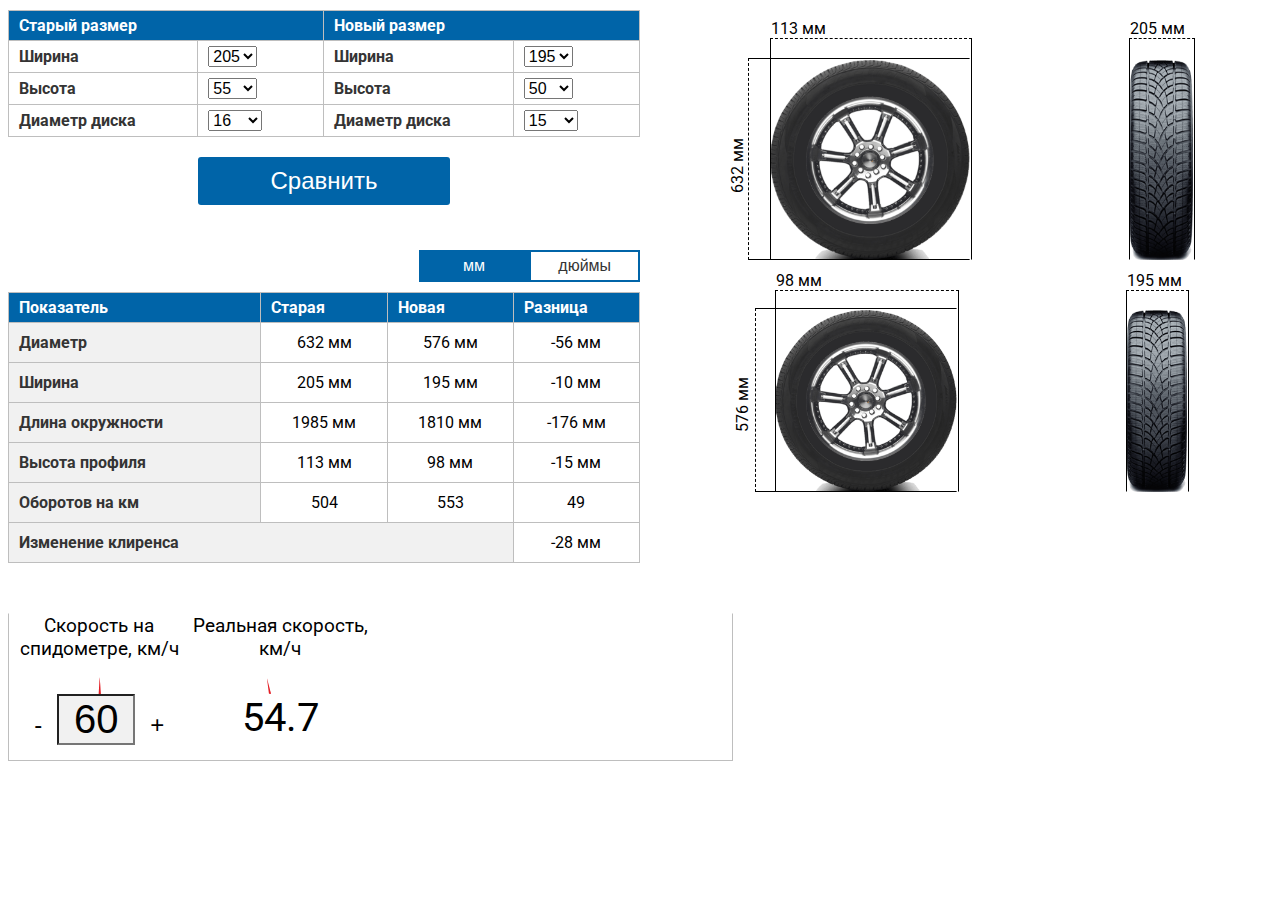
==== tire_calc.html @ 935994e0 "new project" ====
<!DOCTYPE html>
<html lang="ru">
<head>
	<meta charset="UTF-8">
	<title>Calc</title>
	<link href="https://fonts.googleapis.com/css?family=Roboto" rel="stylesheet">
	<link rel="stylesheet" href="main.css">
	
</head>
<body>
	<div class="calc-wrap">
		<div class="table-wrap">
			<table id="selections">
				<tr>
					<th colspan="2">Старый размер</th>
					<th colspan="2">Новый размер</th>
				</tr>
				<tr>
					<th>Ширина</th>
					<td>
						<select name="w" id="tire_width_old">
							<option value="135">135</option>
							<option value="145">145</option>
							<option value="155">155</option>
							<option value="165">165</option>
							<option value="175">175</option>
							<option value="185">185</option>
							<option value="195">195</option>
							<option value="205" selected>205</option>
							<option value="215">215</option>
							<option value="225">225</option>
							<option value="235">235</option>
							<option value="245">245</option>
							<option value="255">255</option>
							<option value="265">265</option>
							<option value="275">275</option>
							<option value="285">285</option>
							<option value="295">295</option>
							<option value="305">305</option>
							<option value="315">315</option>
							<option value="325">325</option>
							<option value="335">335</option>
							<option value="345">345</option>
							<option value="355">355</option>
							<option value="365">365</option>
							<option value="375">375</option>
							<option value="385">385</option>
							<option value="395">395</option>
						</select>
					</td>
					<th>Ширина</th>
					<td>
						<select name="w" id="tire_width_new">
							<option value="135">135</option>
							<option value="145">145</option>
							<option value="155">155</option>
							<option value="165">165</option>
							<option value="175">175</option>
							<option value="185">185</option>
							<option value="195" selected>195</option>
							<option value="205">205</option>
							<option value="215">215</option>
							<option value="225">225</option>
							<option value="235">235</option>
							<option value="245">245</option>
							<option value="255">255</option>
							<option value="265">265</option>
							<option value="275">275</option>
							<option value="285">285</option>
							<option value="295">295</option>
							<option value="305">305</option>
							<option value="315">315</option>
							<option value="325">325</option>
							<option value="335">335</option>
							<option value="345">345</option>
							<option value="355">355</option>
							<option value="365">365</option>
							<option value="375">375</option>
							<option value="385">385</option>
							<option value="395">395</option>
						</select>
					</td>
				</tr>
				<tr>
					<th>Высота</th>
					<td>	
						<select name="h" id="tire_height_old">
							<option value="25">25</option>
							<option value="30">30</option>
							<option value="35">35</option>
							<option value="40">40</option>
							<option value="45">45</option>
							<option value="50">50</option>
							<option value="55" selected>55</option>
							<option value="60">60</option>
							<option value="65">65</option>
							<option value="70">70</option>
							<option value="75">75</option>
							<option value="80">80</option>
							<option value="85">85</option>
							<option value="90">90</option>
							<option value="95">95</option>
							<option value="100">100</option>
						</select>
					</td>
					<th>Высота</th>
					<td>
						<select name="h" id="tire_height_new">
							<option value="25">25</option>
							<option value="30">30</option>
							<option value="35">35</option>
							<option value="40">40</option>
							<option value="45">45</option>
							<option value="50" selected>50</option>
							<option value="55">55</option>
							<option value="60">60</option>
							<option value="65">65</option>
							<option value="70">70</option>
							<option value="75">75</option>
							<option value="80">80</option>
							<option value="85">85</option>
							<option value="90">90</option>
							<option value="95">95</option>
							<option value="100">100</option>
						</select>
					</td>
				</tr>

				<tr>
					<th>Диаметр диска</th>
					<td>
						<select name="d" id="tire_diameter_old">
							<option value="12">12</option>
							<option value="13">13</option>
							<option value="14">14</option>
							<option value="15">15</option>
							<option value="16" selected>16</option>
							<option value="17">17</option>
							<option value="18">18</option>
							<option value="19">19</option>
							<option value="20">20</option>
							<option value="21">21</option>
							<option value="22">22</option>
							<option value="22.5">22.5</option>
							<option value="23">23</option>
							<option value="24">24</option>
						</select>
					</td>
					<th>Диаметр диска</th>
					<td>
						<select name="d" id="tire_diameter_new">
							<option value="12">12</option>
							<option value="13">13</option>
							<option value="14">14</option>
							<option value="15" selected>15</option>
							<option value="16">16</option>
							<option value="17">17</option>
							<option value="18">18</option>
							<option value="19">19</option>
							<option value="20">20</option>
							<option value="21">21</option>
							<option value="22">22</option>
							<option value="22.5">22.5</option>
							<option value="23">23</option>
							<option value="24">24</option>
						</select>
					</td>
				</tr>
				
				<!--<tr>
					
					
				<td><div class="switcher">
							<button id="mm">мм</button>
							<button id="inches">дюймы</button>
						</div></td>
					<td colspan="2"><button id="calc_button">Рассчитать</button></td>
				</tr>-->
			</table>

			<div class="buttons">
				<button id="calc_button">Сравнить</button>
				<div class="switcher">
					<button id="mm">мм</button>
					<button id="inches">дюймы</button>
					<div id="switch-bg"></div>
				</div>
			</div>
					
					
			<table id="results">
				<tr>
					<th>Показатель</th>
					<th>Старая</th>
					<th>Новая</th>
					<th>Разница</th>
				</tr>
				<tr id="diameter">
					<th>Диаметр</th>
					<td class="measure old"></td>
					<td class="measure new"></td>
					<td class="measure diff"></td>
				</tr>
				<tr id="width">
					<th>Ширина</th>
					<td class="measure old"></td>
					<td class="measure new"></td>
					<td class="measure diff"></td>
				</tr>
				<tr id="circumference">
					<th>Длина окружности</th>
					<td class="measure old"></td>
					<td class="measure new"></td>
					<td class="measure diff"></td>
				</tr>
				<tr id="sidewall_height">
					<th>Высота профиля</th>
					<td class="measure old"></td>
					<td class="measure new"></td>
					<td class="measure diff"></td>
				</tr>
				<tr id="rev">
					<th>Оборотов на км</th>
					<td class="old"></td>
					<td class="new"></td>
					<td class="diff"></td>
				</tr>
				<tr id="clearence">
					<th colspan="3">Изменение клиренса</th>
					
					<td class="measure diff"></td>
					
				</tr>
				
					
			</table>
			
		</div>
		<div class="img-wrap">
				<div class="img-old">
					<div class="img-old-side">
						<img src="images/sideTire.png" alt="">
						<img class="disc" src="images/disc.png" alt="">
						<div class="dimension old-diameter">
							<div class="descr-v"></div>
						</div>
						<div class="dimension old-side-height">
							<div class="descr-h"></div>
						</div>
					</div>
					<div class="img-old-front">
						<img src="images/frontTire.png" alt="">
						<div class="dimension old-width">
							<div class="descr-h"></div>
						</div>
					</div>
				</div>
				<div class="img-new">
					<div class="img-new-side">
						<img src="images/sideTire.png" alt="">
						<img class="disc" src="images/disc.png" alt="">
						<div class="dimension new-diameter">
							<div class="descr-v"></div>
						</div>
						<div class="dimension new-side-height">
							<div class="descr-h"></div>
						</div>
					</div>
					<div class="img-new-front">
						<img src="images/frontTire.png" alt="">
						<div class="dimension new-width">
							<div class="descr-h"></div>
						</div>
					</div>
				</div>
			</div>
		<div class="img-speed-wrap">
			
			<div class="speed-wrap">
				<p class="speed-text" id="device-text"></p>
				<p class="speed-text" id="real-text"></p>
				<div class="speedometer">
					<img src="images/spd120.png" alt="">
					<img id="device-speed" src="images/arrow1.svg" alt="">
				</div>
				
				<div class="speedometer">
					<img src="images/spd120.png" alt="">
					<img id="real-speed" src="images/arrow1.svg" alt="">
					
				</div>
				<p class="speed-text up">
					<button id="down">-</button>
					<input id="device-value" type="text" value="60">
					<button id="up">+</button>
				</p>
				<p class="speed-text" id="real-value"></p>
			</div>
		</div>
			
			
	</div>
		
		<!--<canvas id="tireSide" width="300" height="300"></canvas>
		
		<canvas id="tireFront" width="150" height="300"></canvas>-->
		
	
	<!--<img id="tireSideImg" src="tire_side.png" alt="">
	<img id="tireFrontImg" src="tire_front.jpeg" alt="">

	<img id="tireSideImgNew" src="tire_side.png" alt="">
	<img id="tireFrontImgNew" src="tire_front.jpeg" alt="">-->
	<script src="main.js"></script>
</body>
</html>
---- main.css ----
body {
	font: 16px 'Roboto', sans-serif;
}
p {
	margin: 0;
	padding: 0 0 15px 0;
}
select {
	/*border: 2px solid #00a8a8;
	border-radius: 10px;*/
	font-size: 1rem;
}
select:focus {
	outline: none;
}
img {
	transition: all .5s ease-in-out;
}
button {
	/*background-color: #00a8a8;*/
	border: none;
	border-radius: 3px;
	color: #fff;
	cursor: pointer;
	font-size: 1.5rem;
	outline: none;
	padding: 5px 10px;
}
button#calc_button {
	background-color: #0064a8; /*#00a8a8;*/
	padding: 10px 20px;
	width: 40%;
}
button#up, button#down {
	background-color: transparent;
	color: #000;
}
.buttons {
	margin-top: 20px;
	text-align: center;
}
.switcher {
	display: flex;
	justify-content: space-around;
	margin: 45px 0 0 auto;
	overflow: hidden;
	position: relative;
	width: 35%;
}
#switch-bg {
	background-color: #0064a8;
	height: 100%;
	left: 0;
	position: absolute;
	top: 0;
	transition: all .3s ease-in-out;
	width: 50%;
	z-index: 0;
}
.switcher button {
	background-color: transparent;
	border: 2px solid #0064a8;
	border-radius: 0;
	font-size: 1rem;
	position: relative;
	transition: all .3s ease-in-out;
	width: 50%;
	z-index: 1;
}
.switcher button#inches {
	color: #343434;
}
.change-in {
	animation: changeIn .5s forwards;
}
.change-out {
	animation: changeOut .5s forwards;
}


table {
	border-collapse: collapse;
	font-size: 1rem;
	width: 100%;
}
#selections tr:first-child {
	background-color: #0064a8;
}
#selections tr:first-child th {
	color: #fff;
}
#selections th {
	width: 30%;	
}
#selections td {
	width: 20%;	
}
td, th {
	border: 1px solid #BEBEBE;
	
	padding: 5px 10px;
	text-align: left;
	/*width: 25%;*/
}
th {
	color: #343434;
}
/*#selections tr:last-child td{
	height: 80px;
	text-align: center;
}*/
#results {
	margin-top: 10px;
}
#results th {
	background-color: #F1F1F1;
	width: 20%;
}
#results td {
	padding: 10px;
	text-align: center;
	width: 20%;
}
/*#results tr:nth-child(odd) {
	background-color: #eee;
}*/
#results tr th:first-child {
	width: 40%;
}
#results tr:first-child th {
	background-color: #0064a8;
	color: #fff;
}
#clearence td {
	text-align: center;
}
/*#results tr:last-child td {
	height: 50px;
	text-align: left;
}*/
.calc-wrap {
	display: -webkit-flex;
	display: -moz-flex;
	display: -ms-flex;
	display: -o-flex;
	display: flex;
	flex-flow: row wrap;
	/*max-width: 1000px;*/
	margin: 10px auto 0;
}
.table-wrap,
.img-wrap {
	width: 50%;
}
.img-speed-wrap {
	/*background-color: #f1f1f1;*/
	border: 1px solid #bebebe;
	border-top-color: transparent;
	display: -webkit-flex;
	display: -moz-flex;
	display: -ms-flex;
	display: -o-flex;
	display: flex;
	flex-flow: row wrap;
	margin-top: 50px;
}
.img-wrap {
	margin-top: 50px;
	width: 46%;
}
.table-wrap {
	margin-right: 4%;
}
.img-old {
	margin-bottom: 50px;
}
.img-old,
.img-new {
	display: -webkit-flex;
	display: -moz-flex;
	display: -ms-flex;
	display: -o-flex;
	display: flex;
	justify-content: space-around;
}
.img-old > div,
.img-new > div {
	position: relative;
	display: -webkit-flex;
	display: -moz-flex;
	display: -ms-flex;
	display: -o-flex;
	display: flex;
	justify-content: center;
	align-items: center;
}


.disc {
	position: absolute;
}
.dimension {
	border: 1px solid #000;
	border-color: transparent #000 transparent #000;
	bottom: 0;
	height: 110%;
	position: absolute;
	width: 100%;
}
.dimension.old-diameter,
.dimension.new-diameter {
	border-color: #000 transparent #000 transparent;
	border-left: 1px dashed #000;
	height: 100%;
	right: 0;
	width: 110%;
}
.dimension.old-side-height,
.dimension.new-side-height,
.dimension.old-width,
.dimension.new-width {
	border-top: 1px dashed #000;
	left: 0;
}
.dimension .descr-h,
.dimension .descr-v {
	position: absolute;
	white-space: nowrap;
}
.dimension .descr-h {
	top: -20px;
}
.dimension .descr-v {
	left: -36px;
	top: 50%;
	transform: rotateZ(-90deg);
	width: 22%;
}
.speed-wrap {

	display: -webkit-flex;
	display: -moz-flex;
	display: -ms-flex;
	display: -o-flex;
	display: flex;
	flex-flow: row wrap;
	/*padding: 0 15%;*/
	width: 50%;
}
.speed-wrap .speed-text {
	font-size: 1.2rem;
	text-align: center;
	width: 50%;
}
/*.speed-wrap .speed-text.up {
	display: -webkit-flex;
	display: -moz-flex;
	display: -ms-flex;
	display: -o-flex;
	display: flex;
}*/
.speedometer {
	border-radius: 50%;
	overflow: hidden;
	position: relative;
	width: 50%;
}


.speedometer img:first-child {
	vertical-align: middle;
	width: 100%;
}
.speedometer img:last-of-type {
	left: 47.5%;
	position: absolute;
	/*transform: rotateZ(-80deg);*/
	transform-origin: 50% 95.7%;
	transition: all .5s ease-in-out;
	top: 9%;
	width: 5%;
}
#device-value {
	background-color: #f1f1f1;
	font-size: 2.5rem;
	text-align: center;
	width: 70px;
}
#real-value {
	font-size: 2.5rem;
}
/*.img-old-side,
.img-new-side {
	margin-right: 150px;
	
}*/

/*.img-old-side,
.img-new-side {
	position: relative;
	display: -webkit-flex;
	display: -moz-flex;
	display: -ms-flex;
	display: -o-flex;
	display: flex;
	justify-content: center;
	align-items: center;
	max-width: 200px;
}
#tireDiscImg,
#tireDiscImgNew {
	position: absolute;	
}*/

/*ANIMATIONS*/
@-webkit-keyframes changeIn {
	from { 
		color: #343434;
	}
	to { 
		color: #fff; 
	}
}
@keyframes changeIn {
	from { 
		color: #343434;
	}
	to { 
		color: #fff; 
	}
}
@-webkit-keyframes changeOut {
	from { 
		color: #fff;
	}
	to { 
		color: #343434; 
	}
}
@keyframes changeOut {
	from { 
		color: #fff;
	}
	to { 
		color: #343434; 
	}
}
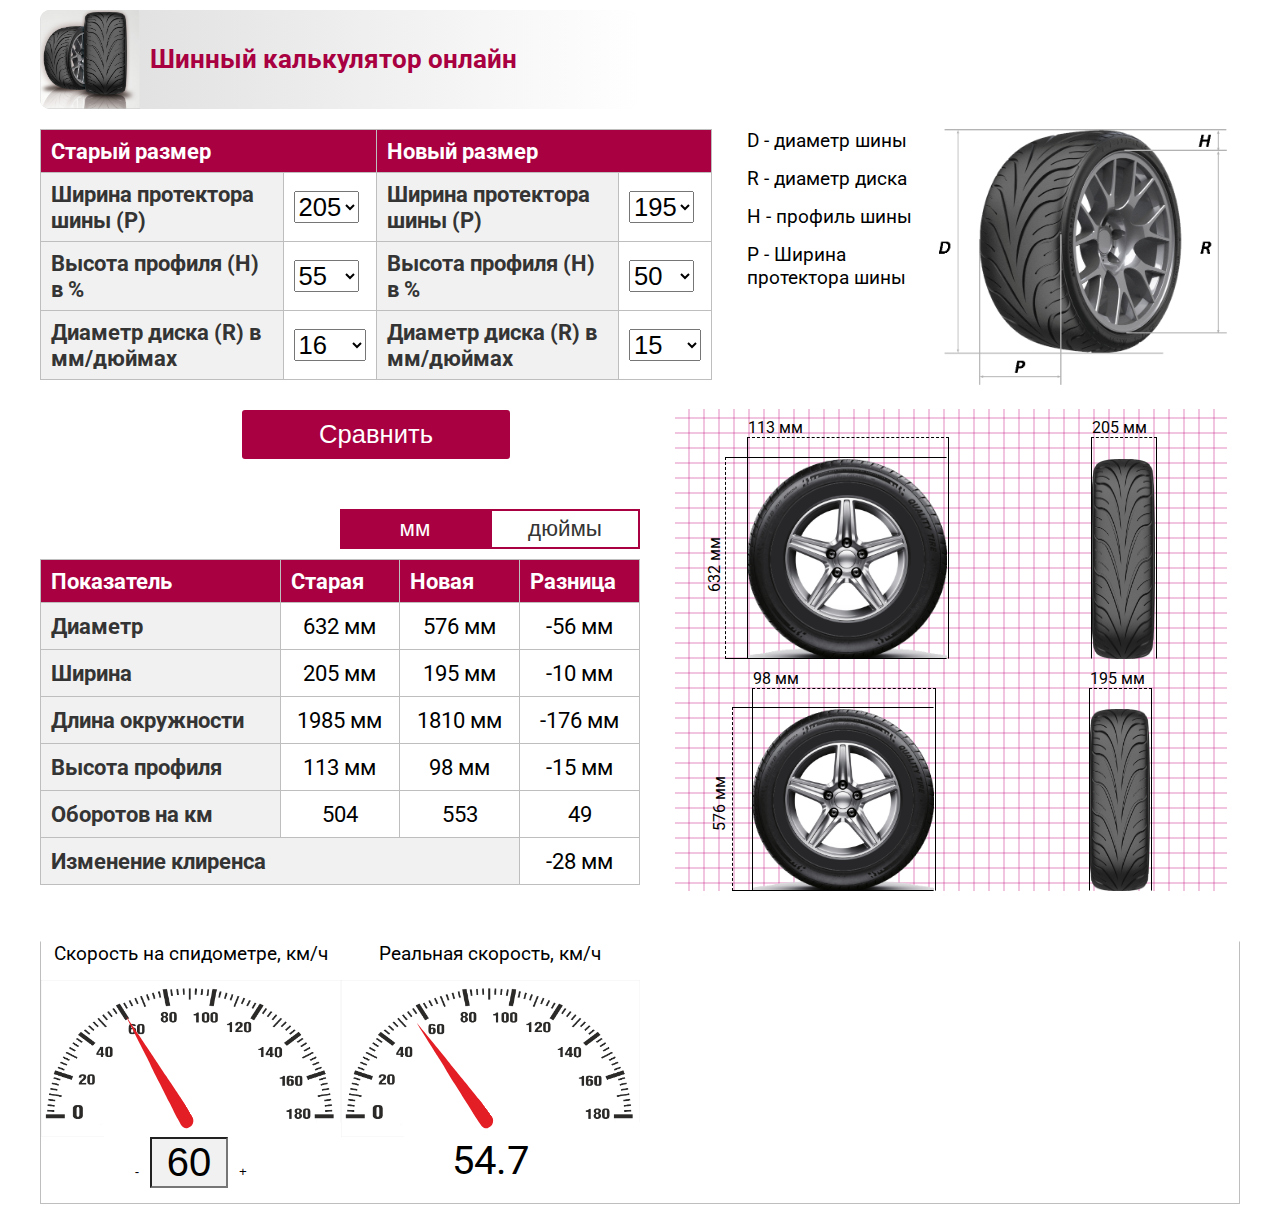
==== commit 02540a60: "redesign" ====
--- a/tire_calc.html
+++ b/tire_calc.html
@@ -9,14 +9,22 @@
 </head>
 <body>
 	<div class="calc-wrap">
-		<div class="table-wrap">
+		<div class="logo-wrap">
+			<div class="logo-wrap-img">
+				<img src="images/calc_logo.png" alt="">
+			</div>
+			<h1 class="calc-header">Шинный калькулятор онлайн</h1>
+		</div>
+		
+		<!--<div class="table-wrap">-->
+		<div class="param-wrap">
 			<table id="selections">
 				<tr>
 					<th colspan="2">Старый размер</th>
 					<th colspan="2">Новый размер</th>
 				</tr>
 				<tr>
-					<th>Ширина</th>
+					<th>Ширина протектора шины (P)</th>
 					<td>
 						<select name="w" id="tire_width_old">
 							<option value="135">135</option>
@@ -48,7 +56,7 @@
 							<option value="395">395</option>
 						</select>
 					</td>
-					<th>Ширина</th>
+					<th>Ширина протектора шины (P)</th>
 					<td>
 						<select name="w" id="tire_width_new">
 							<option value="135">135</option>
@@ -82,7 +90,7 @@
 					</td>
 				</tr>
 				<tr>
-					<th>Высота</th>
+					<th>Высота профиля (H) в %</th>
 					<td>	
 						<select name="h" id="tire_height_old">
 							<option value="25">25</option>
@@ -103,7 +111,7 @@
 							<option value="100">100</option>
 						</select>
 					</td>
-					<th>Высота</th>
+					<th>Высота профиля (H) в %</th>
 					<td>
 						<select name="h" id="tire_height_new">
 							<option value="25">25</option>
@@ -127,7 +135,7 @@
 				</tr>
 
 				<tr>
-					<th>Диаметр диска</th>
+					<th>Диаметр диска (R) в мм/дюймах</th>
 					<td>
 						<select name="d" id="tire_diameter_old">
 							<option value="12">12</option>
@@ -146,7 +154,7 @@
 							<option value="24">24</option>
 						</select>
 					</td>
-					<th>Диаметр диска</th>
+					<th>Диаметр диска (R) в мм/дюймах</th>
 					<td>
 						<select name="d" id="tire_diameter_new">
 							<option value="12">12</option>
@@ -166,80 +174,87 @@
 						</select>
 					</td>
 				</tr>
-				
-				<!--<tr>
+				<tr>
+					<td colspan="4"><button id="calc_button">Сравнить</button></td>
+				</tr>
+			</table>
+			<div class="param-hint">
+				<div class="param-hint-text">
+					<p>D - диаметр шины</p>
+					<p>R - диаметр диска</p>
+					<p>H - профиль шины</p>
+					<p>P - Ширина протектора шины</p>
+				</div>
+				<div class="param-hint-img">
+					<img src="images/hint_a.png" alt="">
+				</div>
+			</div>
+		</div>
+			
+
+			
 					
-					
-				<td><div class="switcher">
-							<button id="mm">мм</button>
-							<button id="inches">дюймы</button>
-						</div></td>
-					<td colspan="2"><button id="calc_button">Рассчитать</button></td>
-				</tr>-->
-			</table>
+		<div class="result-wrap">
 
-			<div class="buttons">
-				<button id="calc_button">Сравнить</button>
-				<div class="switcher">
-					<button id="mm">мм</button>
-					<button id="inches">дюймы</button>
-					<div id="switch-bg"></div>
-				</div>
+			<div class="buttons-table-wrap">
+				<div class="buttons">
+					<div class="switcher">
+						<button id="mm">мм</button>
+						<button id="inches">дюймы</button>
+						<div id="switch-bg"></div>
+					</div>
+				</div>
+				<table id="results">
+					<tr>
+						<th>Показатель</th>
+						<th>Старая</th>
+						<th>Новая</th>
+						<th>Разница</th>
+					</tr>
+					<tr id="diameter">
+						<th>Диаметр</th>
+						<td class="measure old"></td>
+						<td class="measure new"></td>
+						<td class="measure diff"></td>
+					</tr>
+					<tr id="width">
+						<th>Ширина</th>
+						<td class="measure old"></td>
+						<td class="measure new"></td>
+						<td class="measure diff"></td>
+					</tr>
+					<tr id="circumference">
+						<th>Длина окружности</th>
+						<td class="measure old"></td>
+						<td class="measure new"></td>
+						<td class="measure diff"></td>
+					</tr>
+					<tr id="sidewall_height">
+						<th>Высота профиля</th>
+						<td class="measure old"></td>
+						<td class="measure new"></td>
+						<td class="measure diff"></td>
+					</tr>
+					<tr id="rev">
+						<th>Оборотов на км</th>
+						<td class="old"></td>
+						<td class="new"></td>
+						<td class="diff"></td>
+					</tr>
+					<tr id="clearence">
+						<th colspan="3">Изменение клиренса</th>
+						
+						<td class="measure diff"></td>
+						
+					</tr>
+						
+				</table>
 			</div>
-					
-					
-			<table id="results">
-				<tr>
-					<th>Показатель</th>
-					<th>Старая</th>
-					<th>Новая</th>
-					<th>Разница</th>
-				</tr>
-				<tr id="diameter">
-					<th>Диаметр</th>
-					<td class="measure old"></td>
-					<td class="measure new"></td>
-					<td class="measure diff"></td>
-				</tr>
-				<tr id="width">
-					<th>Ширина</th>
-					<td class="measure old"></td>
-					<td class="measure new"></td>
-					<td class="measure diff"></td>
-				</tr>
-				<tr id="circumference">
-					<th>Длина окружности</th>
-					<td class="measure old"></td>
-					<td class="measure new"></td>
-					<td class="measure diff"></td>
-				</tr>
-				<tr id="sidewall_height">
-					<th>Высота профиля</th>
-					<td class="measure old"></td>
-					<td class="measure new"></td>
-					<td class="measure diff"></td>
-				</tr>
-				<tr id="rev">
-					<th>Оборотов на км</th>
-					<td class="old"></td>
-					<td class="new"></td>
-					<td class="diff"></td>
-				</tr>
-				<tr id="clearence">
-					<th colspan="3">Изменение клиренса</th>
-					
-					<td class="measure diff"></td>
-					
-				</tr>
-				
-					
-			</table>
-			
-		</div>
-		<div class="img-wrap">
+			
+			<div class="img-wrap">
 				<div class="img-old">
 					<div class="img-old-side">
-						<img src="images/sideTire.png" alt="">
+						<img src="images/rubber_side.png" alt="">
 						<img class="disc" src="images/disc.png" alt="">
 						<div class="dimension old-diameter">
 							<div class="descr-v"></div>
@@ -249,7 +264,7 @@
 						</div>
 					</div>
 					<div class="img-old-front">
-						<img src="images/frontTire.png" alt="">
+						<img src="images/rubber_front.png" alt="">
 						<div class="dimension old-width">
 							<div class="descr-h"></div>
 						</div>
@@ -257,7 +272,7 @@
 				</div>
 				<div class="img-new">
 					<div class="img-new-side">
-						<img src="images/sideTire.png" alt="">
+						<img src="images/rubber_side.png" alt="">
 						<img class="disc" src="images/disc.png" alt="">
 						<div class="dimension new-diameter">
 							<div class="descr-v"></div>
@@ -267,25 +282,30 @@
 						</div>
 					</div>
 					<div class="img-new-front">
-						<img src="images/frontTire.png" alt="">
+						<img src="images/rubber_front.png" alt="">
 						<div class="dimension new-width">
 							<div class="descr-h"></div>
 						</div>
 					</div>
 				</div>
-			</div>
+		</div>
+		</div>	
+			
+			
+		<!--</div>-->
+		
 		<div class="img-speed-wrap">
 			
 			<div class="speed-wrap">
 				<p class="speed-text" id="device-text"></p>
 				<p class="speed-text" id="real-text"></p>
 				<div class="speedometer">
-					<img src="images/spd120.png" alt="">
+					<img src="images/speed180.png" alt="">
 					<img id="device-speed" src="images/arrow1.svg" alt="">
 				</div>
 				
 				<div class="speedometer">
-					<img src="images/spd120.png" alt="">
+					<img src="images/speed180.png" alt="">
 					<img id="real-speed" src="images/arrow1.svg" alt="">
 					
 				</div>
--- a/main.css
+++ b/main.css
@@ -5,50 +5,163 @@
 	margin: 0;
 	padding: 0 0 15px 0;
 }
-select {
+select:focus {
+	outline: none;
+}
+img {
+	transition: all .5s ease-in-out;
+}
+.calc-wrap {
+	display: -webkit-flex;
+	display: -moz-flex;
+	display: -ms-flex;
+	display: -o-flex;
+	display: flex;
+	flex-flow: row wrap;
+	max-width: 1200px;
+	margin: 10px auto 0;
+}
+.calc-wrap button {
+	border: none;
+	color: #fff;
+	cursor: pointer;
+	outline: none;
+}
+.logo-wrap {
+	-ms-align-items: center;
+	align-items: center;
+	background:
+	    /*-webkit-linear-gradient(#dededc, transparent);*/
+	    -webkit-linear-gradient(left, #dcdcdc, transparent);
+	background:
+	    /*-o-linear-gradient(#dedfda, transparent),*/
+	    -o-linear-gradient(left, #dcdcdc, transparent);
+	background:
+	    /*linear-gradient(#dededc, transparent);*/
+	    linear-gradient(to right, #dcdcdc, transparent);
+	border-radius: 10px;
+	display: -webkit-flex;
+	display: -moz-flex;
+	display: -ms-flex;
+	display: -o-flex;
+	display: flex;
+	flex-flow: row wrap;
+	margin-bottom: 20px;
+	overflow: hidden;
+	width: 50%;
+}
+.logo-wrap-img {
+	width: 100px;
+}
+.logo-wrap-img img {
+	/*border-radius: 25%;
+	padding: 15px;*/
+	vertical-align: middle;
+	width: 100%;
+}
+.calc-header {
+	color: #a80040;
+	/*font-family: 'Times New Roman';*/
+	font-size: 1.6rem;
+	margin: 0;
+	padding: 10px;
+	/*text-shadow: 4px 2px 15px #000;*/
+}
+.param-wrap {
+	display: -webkit-flex;
+	display: -moz-flex;
+	display: -ms-flex;
+	display: -o-flex;
+	display: flex;
+	flex-flow: row wrap;
+	width: 100%;
+}
+#selections {
+	width: 56%;
+}
+#selections select {
 	/*border: 2px solid #00a8a8;
 	border-radius: 10px;*/
-	font-size: 1rem;
-}
-select:focus {
-	outline: none;
-}
-img {
-	transition: all .5s ease-in-out;
-}
-button {
-	/*background-color: #00a8a8;*/
+	font-size: 1.6rem;
+}
+#selections tr:last-child td {
 	border: none;
+	padding: 30px 0 0;
+	text-align: center;
+}
+#selections tr:first-child {
+	background-color: #a80040;
+}
+#selections tr:first-child th {
+	color: #fff;
+}
+#selections tr:not(:first-child) th {
+	background-color: #f1f1f1;
+}
+#selections th {
+	width: 40%;	
+}
+#selections td {
+	width: 10%;	
+}
+.param-hint {
+	display: -webkit-flex;
+	display: -moz-flex;
+	display: -ms-flex;
+	display: -o-flex;
+	display: flex;
+	flex-flow: row wrap;
+	margin-left: 35px;
+	width: 40%;
+}
+.param-hint-text {
+	width: 40%;
+}
+.param-hint-text p {
+	font-size: 1.2rem;
+}
+.param-hint-img {
+	width: 60%;
+}
+.param-hint-img img {
+	width: 100%;
+}
+button#calc_button {
+	background-color: #a80040; /*#00a8a8;*/
 	border-radius: 3px;
-	color: #fff;
-	cursor: pointer;
-	font-size: 1.5rem;
-	outline: none;
-	padding: 5px 10px;
-}
-button#calc_button {
-	background-color: #0064a8; /*#00a8a8;*/
+	font-size: 1.6rem;
 	padding: 10px 20px;
 	width: 40%;
 }
-button#up, button#down {
-	background-color: transparent;
-	color: #000;
+
+
+.result-wrap {
+	display: -webkit-flex;
+	display: -moz-flex;
+	display: -ms-flex;
+	display: -o-flex;
+	display: flex;
+	flex-flow: row wrap;
+	margin-top: 50px;
+	width: 100%;
+}
+.buttons-table-wrap {
+	width: 50%;
 }
 .buttons {
-	margin-top: 20px;
-	text-align: center;
+	margin-left:auto;
+	text-align: center;
+	width: 50%;
 }
 .switcher {
 	display: flex;
 	justify-content: space-around;
-	margin: 45px 0 0 auto;
 	overflow: hidden;
 	position: relative;
-	width: 35%;
+	width: 100%;
 }
 #switch-bg {
-	background-color: #0064a8;
+	background-color: #a80040;
 	height: 100%;
 	left: 0;
 	position: absolute;
@@ -57,11 +170,13 @@
 	width: 50%;
 	z-index: 0;
 }
-.switcher button {
+.switcher button#inches,
+.switcher button#mm {
 	background-color: transparent;
-	border: 2px solid #0064a8;
+	border: 2px solid #a80040;
 	border-radius: 0;
-	font-size: 1rem;
+	font-size: 1.4rem;
+	padding: 5px;
 	position: relative;
 	transition: all .3s ease-in-out;
 	width: 50%;
@@ -80,25 +195,14 @@
 
 table {
 	border-collapse: collapse;
-	font-size: 1rem;
-	width: 100%;
-}
-#selections tr:first-child {
-	background-color: #0064a8;
-}
-#selections tr:first-child th {
-	color: #fff;
-}
-#selections th {
-	width: 30%;	
-}
-#selections td {
-	width: 20%;	
-}
+	font-size: 1.4rem;
+	width: 100%;
+}
+
 td, th {
 	border: 1px solid #BEBEBE;
 	
-	padding: 5px 10px;
+	padding: 8px 10px;
 	text-align: left;
 	/*width: 25%;*/
 }
@@ -109,6 +213,8 @@
 	height: 80px;
 	text-align: center;
 }*/
+
+
 #results {
 	margin-top: 10px;
 }
@@ -128,7 +234,7 @@
 	width: 40%;
 }
 #results tr:first-child th {
-	background-color: #0064a8;
+	background-color: #a80040;
 	color: #fff;
 }
 #clearence td {
@@ -138,34 +244,25 @@
 	height: 50px;
 	text-align: left;
 }*/
-.calc-wrap {
-	display: -webkit-flex;
-	display: -moz-flex;
-	display: -ms-flex;
-	display: -o-flex;
-	display: flex;
-	flex-flow: row wrap;
-	/*max-width: 1000px;*/
-	margin: 10px auto 0;
-}
+
 .table-wrap,
 .img-wrap {
 	width: 50%;
 }
-.img-speed-wrap {
-	/*background-color: #f1f1f1;*/
-	border: 1px solid #bebebe;
-	border-top-color: transparent;
-	display: -webkit-flex;
-	display: -moz-flex;
-	display: -ms-flex;
-	display: -o-flex;
-	display: flex;
-	flex-flow: row wrap;
-	margin-top: 50px;
-}
+
 .img-wrap {
-	margin-top: 50px;
+	background:
+    -webkit-linear-gradient(mediumvioletred, transparent 1px),
+    -webkit-linear-gradient(left, mediumvioletred, transparent 1px);
+	background:
+    -o-linear-gradient(mediumvioletred, transparent 1px),
+    -o-linear-gradient(left, mediumvioletred, transparent 1px);
+	background:
+    linear-gradient(mediumvioletred, transparent 1px),
+    linear-gradient(to right, mediumvioletred, transparent 1px);
+  	background-size: 15px 15px;
+  	background-position: center center;
+  	margin: -100px 0 0 35px;
 	width: 46%;
 }
 .table-wrap {
@@ -173,6 +270,7 @@
 }
 .img-old {
 	margin-bottom: 50px;
+	padding-top: 50px;
 }
 .img-old,
 .img-new {
@@ -236,6 +334,18 @@
 	transform: rotateZ(-90deg);
 	width: 22%;
 }
+.img-speed-wrap {
+	/*background-color: #f1f1f1;*/
+	border: 1px solid #bebebe;
+	border-top-color: transparent;
+	display: -webkit-flex;
+	display: -moz-flex;
+	display: -ms-flex;
+	display: -o-flex;
+	display: flex;
+	flex-flow: row wrap;
+	margin-top: 50px;
+}
 .speed-wrap {
 
 	display: -webkit-flex;
@@ -260,8 +370,6 @@
 	display: flex;
 }*/
 .speedometer {
-	border-radius: 50%;
-	overflow: hidden;
 	position: relative;
 	width: 50%;
 }
@@ -272,12 +380,12 @@
 	width: 100%;
 }
 .speedometer img:last-of-type {
-	left: 47.5%;
+	left: 46.5%;
 	position: absolute;
 	/*transform: rotateZ(-80deg);*/
 	transform-origin: 50% 95.7%;
 	transition: all .5s ease-in-out;
-	top: 9%;
+	top: 13%;
 	width: 5%;
 }
 #device-value {
@@ -288,6 +396,10 @@
 }
 #real-value {
 	font-size: 2.5rem;
+}
+button#up, button#down {
+	background-color: transparent;
+	color: #000;
 }
 /*.img-old-side,
 .img-new-side {
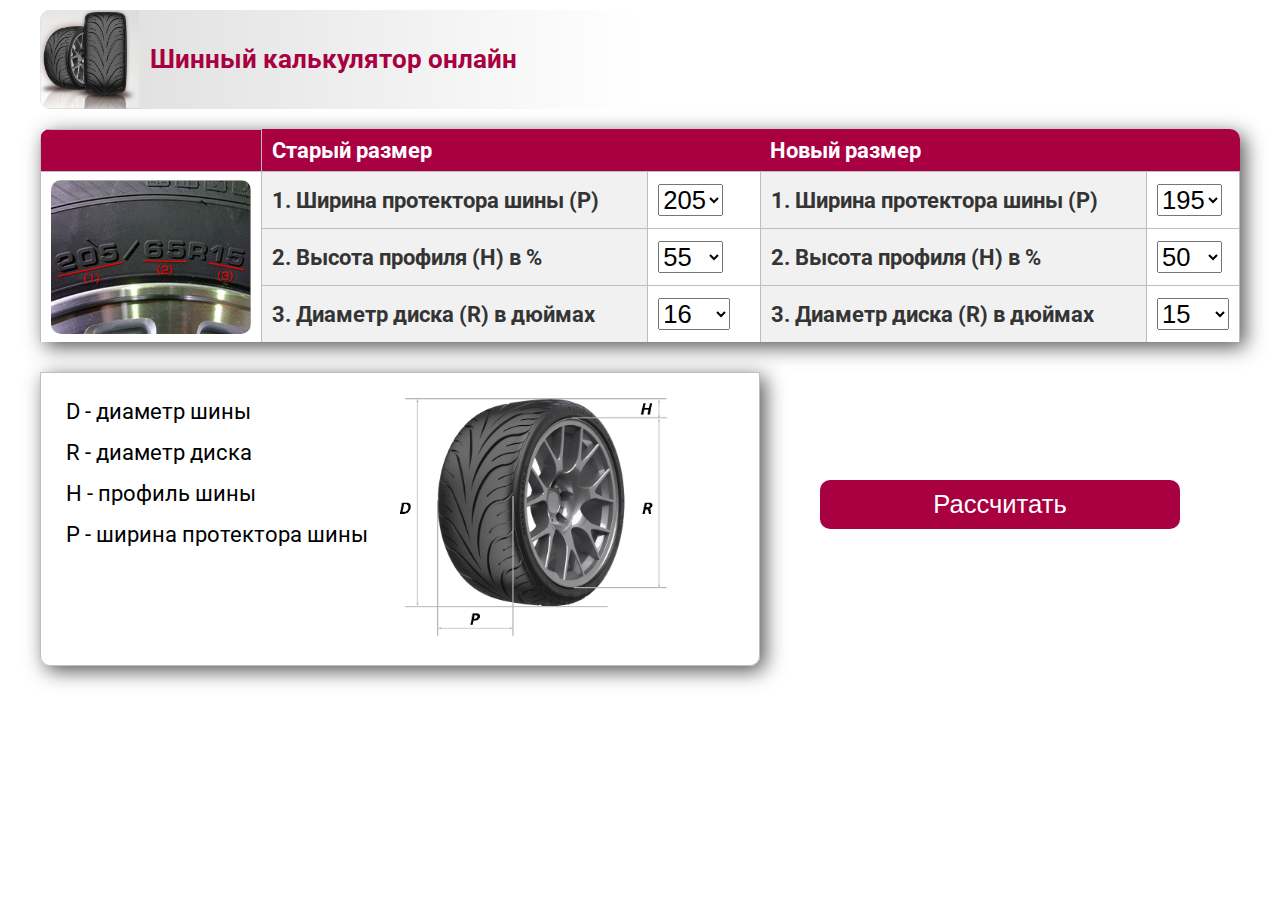
==== commit 787addd7: "redisign complete" ====
--- a/tire_calc.html
+++ b/tire_calc.html
@@ -18,13 +18,23 @@
 		
 		<!--<div class="table-wrap">-->
 		<div class="param-wrap">
+		
+		
 			<table id="selections">
 				<tr>
+					<td>
+						
+					</td>
 					<th colspan="2">Старый размер</th>
 					<th colspan="2">Новый размер</th>
 				</tr>
 				<tr>
-					<th>Ширина протектора шины (P)</th>
+					<td rowspan="3">
+						<div class="hint_b">
+							<img src="images/hint_b.png" alt="">
+						</div>
+					</td>
+					<th>1. Ширина протектора шины (P)</th>
 					<td>
 						<select name="w" id="tire_width_old">
 							<option value="135">135</option>
@@ -56,7 +66,7 @@
 							<option value="395">395</option>
 						</select>
 					</td>
-					<th>Ширина протектора шины (P)</th>
+					<th>1. Ширина протектора шины (P)</th>
 					<td>
 						<select name="w" id="tire_width_new">
 							<option value="135">135</option>
@@ -90,7 +100,8 @@
 					</td>
 				</tr>
 				<tr>
-					<th>Высота профиля (H) в %</th>
+					
+					<th>2. Высота профиля (H) в %</th>
 					<td>	
 						<select name="h" id="tire_height_old">
 							<option value="25">25</option>
@@ -111,7 +122,7 @@
 							<option value="100">100</option>
 						</select>
 					</td>
-					<th>Высота профиля (H) в %</th>
+					<th>2. Высота профиля (H) в %</th>
 					<td>
 						<select name="h" id="tire_height_new">
 							<option value="25">25</option>
@@ -135,7 +146,8 @@
 				</tr>
 
 				<tr>
-					<th>Диаметр диска (R) в мм/дюймах</th>
+
+					<th>3. Диаметр диска (R) в дюймах</th>
 					<td>
 						<select name="d" id="tire_diameter_old">
 							<option value="12">12</option>
@@ -154,7 +166,7 @@
 							<option value="24">24</option>
 						</select>
 					</td>
-					<th>Диаметр диска (R) в мм/дюймах</th>
+					<th>3. Диаметр диска (R) в дюймах</th>
 					<td>
 						<select name="d" id="tire_diameter_new">
 							<option value="12">12</option>
@@ -175,7 +187,10 @@
 					</td>
 				</tr>
 				<tr>
-					<td colspan="4"><button id="calc_button">Сравнить</button></td>
+					<!--<td colspan="3">
+						
+					</td>
+					<td colspan="2"></td>-->
 				</tr>
 			</table>
 			<div class="param-hint">
@@ -183,18 +198,19 @@
 					<p>D - диаметр шины</p>
 					<p>R - диаметр диска</p>
 					<p>H - профиль шины</p>
-					<p>P - Ширина протектора шины</p>
+					<p>P - ширина протектора шины</p>
 				</div>
 				<div class="param-hint-img">
 					<img src="images/hint_a.png" alt="">
 				</div>
 			</div>
+			<button id="calc_button">Рассчитать</button>
 		</div>
 			
 
 			
-					
-		<div class="result-wrap">
+		<div class="hidden-area">
+			<div class="result-wrap">
 
 			<div class="buttons-table-wrap">
 				<div class="buttons">
@@ -207,36 +223,36 @@
 				<table id="results">
 					<tr>
 						<th>Показатель</th>
-						<th>Старая</th>
-						<th>Новая</th>
+						<th>Старое значение</th>
+						<th>Новое значение</th>
 						<th>Разница</th>
 					</tr>
 					<tr id="diameter">
-						<th>Диаметр</th>
-						<td class="measure old"></td>
-						<td class="measure new"></td>
-						<td class="measure diff"></td>
+						<th>Диаметр колеса (D), мм/дюймы</th>
+						<td class="old"></td>
+						<td class="new"></td>
+						<td class="diff"></td>
 					</tr>
 					<tr id="width">
-						<th>Ширина</th>
-						<td class="measure old"></td>
-						<td class="measure new"></td>
-						<td class="measure diff"></td>
+						<th>Ширина протектора шины (P), мм/дюймы</th>
+						<td class="old"></td>
+						<td class="new"></td>
+						<td class="diff"></td>
 					</tr>
 					<tr id="circumference">
-						<th>Длина окружности</th>
-						<td class="measure old"></td>
-						<td class="measure new"></td>
-						<td class="measure diff"></td>
+						<th>Длина окружности колеса, мм/дюймы</th>
+						<td class="old"></td>
+						<td class="new"></td>
+						<td class="diff"></td>
 					</tr>
 					<tr id="sidewall_height">
-						<th>Высота профиля</th>
-						<td class="measure old"></td>
-						<td class="measure new"></td>
-						<td class="measure diff"></td>
+						<th>Высота профиля (H), мм/дюймы</th>
+						<td class="old"></td>
+						<td class="new"></td>
+						<td class="diff"></td>
 					</tr>
 					<tr id="rev">
-						<th>Оборотов на км</th>
+						<th>Оборотов на км, кол-во</th>
 						<td class="old"></td>
 						<td class="new"></td>
 						<td class="diff"></td>
@@ -244,8 +260,11 @@
 					<tr id="clearence">
 						<th colspan="3">Изменение клиренса</th>
 						
-						<td class="measure diff"></td>
-						
+						<td class="diff"></td>
+						
+					</tr>
+					<tr>
+						<td colspan="4" id="result-message"></td>
 					</tr>
 						
 				</table>
@@ -253,39 +272,47 @@
 			
 			<div class="img-wrap">
 				<div class="img-old">
+				<h2>Старая</h2>
 					<div class="img-old-side">
-						<img src="images/rubber_side.png" alt="">
-						<img class="disc" src="images/disc.png" alt="">
-						<div class="dimension old-diameter">
-							<div class="descr-v"></div>
-						</div>
-						<div class="dimension old-side-height">
-							<div class="descr-h"></div>
+						<div class="rubber_side">
+							<div class="disc">
+							</div>
+							<div class="dimension old-diameter">
+								<div class="descr-v"></div>
+							</div>
+							<div class="dimension old-side-height">
+								<div class="descr-h"></div>
+							</div>
 						</div>
 					</div>
 					<div class="img-old-front">
-						<img src="images/rubber_front.png" alt="">
-						<div class="dimension old-width">
-							<div class="descr-h"></div>
+						<div class="rubber_front">
+							<div class="dimension old-width">
+								<div class="descr-h"></div>
+							</div>
 						</div>
 					</div>
 				</div>
 				<div class="img-new">
+				<h2>Новая</h2>
 					<div class="img-new-side">
-						<img src="images/rubber_side.png" alt="">
-						<img class="disc" src="images/disc.png" alt="">
-						<div class="dimension new-diameter">
-							<div class="descr-v"></div>
-						</div>
-						<div class="dimension new-side-height">
-							<div class="descr-h"></div>
+						<div class="rubber_side">
+							<div class="disc"></div>
+							<div class="dimension new-diameter">
+								<div class="descr-v"></div>
+							</div>
+							<div class="dimension new-side-height">
+								<div class="descr-h"></div>
+							</div>
 						</div>
 					</div>
 					<div class="img-new-front">
-						<img src="images/rubber_front.png" alt="">
-						<div class="dimension new-width">
-							<div class="descr-h"></div>
-						</div>
+						<div class="rubber_front">
+							<div class="dimension new-width">
+								<div class="descr-h"></div>
+							</div>
+						</div>
+						
 					</div>
 				</div>
 		</div>
@@ -317,6 +344,8 @@
 				<p class="speed-text" id="real-value"></p>
 			</div>
 		</div>
+		</div>		
+		
 			
 			
 	</div>
--- a/main.css
+++ b/main.css
@@ -68,16 +68,31 @@
 	/*text-shadow: 4px 2px 15px #000;*/
 }
 .param-wrap {
-	display: -webkit-flex;
-	display: -moz-flex;
-	display: -ms-flex;
-	display: -o-flex;
-	display: flex;
-	flex-flow: row wrap;
+	/*border-radius: 10px;*/
+	display: -webkit-flex;
+	display: -moz-flex;
+	display: -ms-flex;
+	display: -o-flex;
+	display: flex;
+	flex-flow: row wrap;
+	/*overflow: hidden;*/
 	width: 100%;
 }
 #selections {
-	width: 56%;
+	border-radius: 10px 10px 0 0;
+	-webkit-box-shadow: 5px 5px 20px #555;
+	box-shadow: 5px 5px 20px #555;
+	overflow: hidden;
+	width: 100%;
+}
+.hint_b {
+	border-radius: 10px;
+	overflow: hidden;
+	width: 200px;
+}
+.hint_b img {
+	vertical-align: middle;
+	width: 100%;
 }
 #selections select {
 	/*border: 2px solid #00a8a8;
@@ -85,16 +100,32 @@
 	font-size: 1.6rem;
 }
 #selections tr:last-child td {
+	
+	padding: 30px 0 0;
+	
+}
+#selections tr:last-child td:last-child {
 	border: none;
-	padding: 30px 0 0;
-	text-align: center;
+	text-align: center;
+}
+#selections tr:last-child td img {
+	width: 100%;
 }
 #selections tr:first-child {
 	background-color: #a80040;
 }
 #selections tr:first-child th {
+	border: none;
 	color: #fff;
 }
+/*#selections tr:first-child td:first-child {
+	border: none;
+	border-radius: 10px 0 0 0;
+}
+#selections tr:first-child th:last-child {
+	border-left: 1px solid #bebebe;
+	border-radius: 0 10px 0 0;
+}*/
 #selections tr:not(:first-child) th {
 	background-color: #f1f1f1;
 }
@@ -105,36 +136,56 @@
 	width: 10%;	
 }
 .param-hint {
-	display: -webkit-flex;
-	display: -moz-flex;
-	display: -ms-flex;
-	display: -o-flex;
-	display: flex;
-	flex-flow: row wrap;
-	margin-left: 35px;
+	border: 1px solid #bebebe;
+	border-radius: 0 0 10px 10px;
+	-webkit-box-sizing: border-box;
+	-moz-box-sizing: border-box;
+	-webkit-box-shadow: 5px 5px 20px #555;
+	box-shadow: 5px 5px 20px #555;
+	box-sizing: border-box;
+	display: -webkit-flex;
+	display: -moz-flex;
+	display: -ms-flex;
+	display: -o-flex;
+	display: flex;
+	flex-flow: row wrap;
+	margin-top: 30px;
+	padding: 25px;
+	width: 60%;
+}
+.param-hint-text {
+	width: 50%;
+}
+.param-hint-text p {
+	font-size: 1.4rem;
+}
+.param-hint-img {
 	width: 40%;
-}
-.param-hint-text {
-	width: 40%;
-}
-.param-hint-text p {
-	font-size: 1.2rem;
-}
-.param-hint-img {
-	width: 60%;
 }
 .param-hint-img img {
 	width: 100%;
 }
 button#calc_button {
 	background-color: #a80040; /*#00a8a8;*/
-	border-radius: 3px;
+	border-radius: 10px;
+	
 	font-size: 1.6rem;
+	margin: auto;
 	padding: 10px 20px;
-	width: 40%;
-}
-
-
+	/*transition: all .2s ease-in-out;*/
+	width: 30%;
+}
+button#calc_button:hover {
+	-webkit-box-shadow: 5px 5px 20px #555;
+	box-shadow: 5px 5px 20px #555;
+}
+button#calc_button:active {
+	-webkit-box-shadow: 0px 0px 0px #555;
+	box-shadow: 0px 0px 0px #555;
+}
+.hidden-area {
+	display: none;
+}
 .result-wrap {
 	display: -webkit-flex;
 	display: -moz-flex;
@@ -146,7 +197,7 @@
 	width: 100%;
 }
 .buttons-table-wrap {
-	width: 50%;
+	width: 60%;
 }
 .buttons {
 	margin-left:auto;
@@ -154,6 +205,9 @@
 	width: 50%;
 }
 .switcher {
+	border-radius: 10px 10px 0 0;
+	-webkit-box-shadow: 5px 5px 20px #555;
+	box-shadow: 5px 5px 20px #555;
 	display: flex;
 	justify-content: space-around;
 	overflow: hidden;
@@ -162,6 +216,7 @@
 }
 #switch-bg {
 	background-color: #a80040;
+	border-radius: 10px 10px 0 0;
 	height: 100%;
 	left: 0;
 	position: absolute;
@@ -174,7 +229,7 @@
 .switcher button#mm {
 	background-color: transparent;
 	border: 2px solid #a80040;
-	border-radius: 0;
+	
 	font-size: 1.4rem;
 	padding: 5px;
 	position: relative;
@@ -182,7 +237,14 @@
 	width: 50%;
 	z-index: 1;
 }
+.switcher button#mm {
+	border-radius: 10px 0 0 0;
+	border-right-width: 4px;
+}
 .switcher button#inches {
+	border-left-width: 4px;
+	border-radius: 0 10px 0 0;
+
 	color: #343434;
 }
 .change-in {
@@ -216,16 +278,34 @@
 
 
 #results {
+	border-radius: 0 0 10px 10px;
+	-webkit-box-shadow: 5px 5px 20px #555;
+	box-shadow: 5px 5px 20px #555;
 	margin-top: 10px;
+	overflow: hidden;
+	width: 100%;
+}
+#results img {
+	vertical-align: text-bottom;
+	width: 25px;
 }
 #results th {
 	background-color: #F1F1F1;
-	width: 20%;
-}
-#results td {
+	/*width: 16%;*/
+}
+#result-message {
+	border: none;
+	border-radius: 0 0 10px 10px;
+	color: #fff;
+}
+#results tr td {
 	padding: 10px;
 	text-align: center;
-	width: 20%;
+	/*width: 16%;*/
+}
+#results tr td:last-child,
+#results tr:first-child th:last-child {
+	border-right: none;
 }
 /*#results tr:nth-child(odd) {
 	background-color: #eee;
@@ -237,6 +317,9 @@
 	background-color: #a80040;
 	color: #fff;
 }
+#results tr:first-child th:last-child {
+	width: 25%;
+}
 #clearence td {
 	text-align: center;
 }
@@ -252,25 +335,30 @@
 
 .img-wrap {
 	background:
-    -webkit-linear-gradient(mediumvioletred, transparent 1px),
-    -webkit-linear-gradient(left, mediumvioletred, transparent 1px);
+    -webkit-linear-gradient(#e4b8d4, transparent 1px),
+    -webkit-linear-gradient(left, #e4b8d4, transparent 1px);
 	background:
-    -o-linear-gradient(mediumvioletred, transparent 1px),
-    -o-linear-gradient(left, mediumvioletred, transparent 1px);
+    -o-linear-gradient(#e4b8d4, transparent 1px),
+    -o-linear-gradient(left, #e4b8d4, transparent 1px);
 	background:
-    linear-gradient(mediumvioletred, transparent 1px),
-    linear-gradient(to right, mediumvioletred, transparent 1px);
+    linear-gradient(#e4b8d4, transparent 1px),
+    linear-gradient(to right, #e4b8d4, transparent 1px);
   	background-size: 15px 15px;
   	background-position: center center;
-  	margin: -100px 0 0 35px;
-	width: 46%;
+  	margin: 0 0 0 35px;
+	width: 36%;
+}
+.img-wrap h2 {
+	margin: 0 0 45px 0;
+	padding: 0;
+	width: 100%;
 }
 .table-wrap {
 	margin-right: 4%;
 }
 .img-old {
-	margin-bottom: 50px;
-	padding-top: 50px;
+	margin-bottom: 25px;
+	/*padding-top: 50px;*/
 }
 .img-old,
 .img-new {
@@ -279,23 +367,40 @@
 	display: -ms-flex;
 	display: -o-flex;
 	display: flex;
+	flex-flow: row wrap;
 	justify-content: space-around;
 }
 .img-old > div,
 .img-new > div {
+	
+	display: -webkit-flex;
+	display: -moz-flex;
+	display: -ms-flex;
+	display: -o-flex;
+	display: flex;
+	justify-content: flex-start;
+	align-items: center;
+	
+}
+
+.rubber_side {
+	-ms-align-items: center;
+	align-items: center;
+	background: url(images/rubber_side.png) center center/ cover no-repeat;
+	display: -webkit-flex;
+	display: -moz-flex;
+	display: -ms-flex;
+	display: -o-flex;
+	display: flex;
+	justify-content: center;
 	position: relative;
-	display: -webkit-flex;
-	display: -moz-flex;
-	display: -ms-flex;
-	display: -o-flex;
-	display: flex;
-	justify-content: center;
-	align-items: center;
-}
-
-
+}
 .disc {
-	position: absolute;
+	background: url(images/disc.png) center center/ cover no-repeat;
+}
+.rubber_front {
+	background: url(images/rubber_front.png) center center/ 100% 100% no-repeat;
+	position: relative;
 }
 .dimension {
 	border: 1px solid #000;
@@ -304,6 +409,9 @@
 	height: 110%;
 	position: absolute;
 	width: 100%;
+}
+.dimension div {
+	font-size: .9rem;
 }
 .dimension.old-diameter,
 .dimension.new-diameter {
@@ -328,15 +436,21 @@
 .dimension .descr-h {
 	top: -20px;
 }
+.dimension.old-side-height .descr-h,
+.dimension.new-side-height .descr-h {
+	left: -20px;
+}
+.dimension.old-width .descr-h,
+.dimension.new-width .descr-h {
+	left: -80px;
+}
 .dimension .descr-v {
 	left: -36px;
-	top: 50%;
+	top: 80%;
 	transform: rotateZ(-90deg);
 	width: 22%;
 }
 .img-speed-wrap {
-	/*background-color: #f1f1f1;*/
-	border: 1px solid #bebebe;
 	border-top-color: transparent;
 	display: -webkit-flex;
 	display: -moz-flex;
@@ -354,7 +468,6 @@
 	display: -o-flex;
 	display: flex;
 	flex-flow: row wrap;
-	/*padding: 0 15%;*/
 	width: 50%;
 }
 .speed-wrap .speed-text {
@@ -362,18 +475,10 @@
 	text-align: center;
 	width: 50%;
 }
-/*.speed-wrap .speed-text.up {
-	display: -webkit-flex;
-	display: -moz-flex;
-	display: -ms-flex;
-	display: -o-flex;
-	display: flex;
-}*/
 .speedometer {
 	position: relative;
 	width: 50%;
 }
-
 
 .speedometer img:first-child {
 	vertical-align: middle;
@@ -382,7 +487,6 @@
 .speedometer img:last-of-type {
 	left: 46.5%;
 	position: absolute;
-	/*transform: rotateZ(-80deg);*/
 	transform-origin: 50% 95.7%;
 	transition: all .5s ease-in-out;
 	top: 13%;
@@ -400,29 +504,8 @@
 button#up, button#down {
 	background-color: transparent;
 	color: #000;
-}
-/*.img-old-side,
-.img-new-side {
-	margin-right: 150px;
-	
-}*/
-
-/*.img-old-side,
-.img-new-side {
-	position: relative;
-	display: -webkit-flex;
-	display: -moz-flex;
-	display: -ms-flex;
-	display: -o-flex;
-	display: flex;
-	justify-content: center;
-	align-items: center;
-	max-width: 200px;
-}
-#tireDiscImg,
-#tireDiscImgNew {
-	position: absolute;	
-}*/
+	font-size: 2rem;
+}
 
 /*ANIMATIONS*/
 @-webkit-keyframes changeIn {
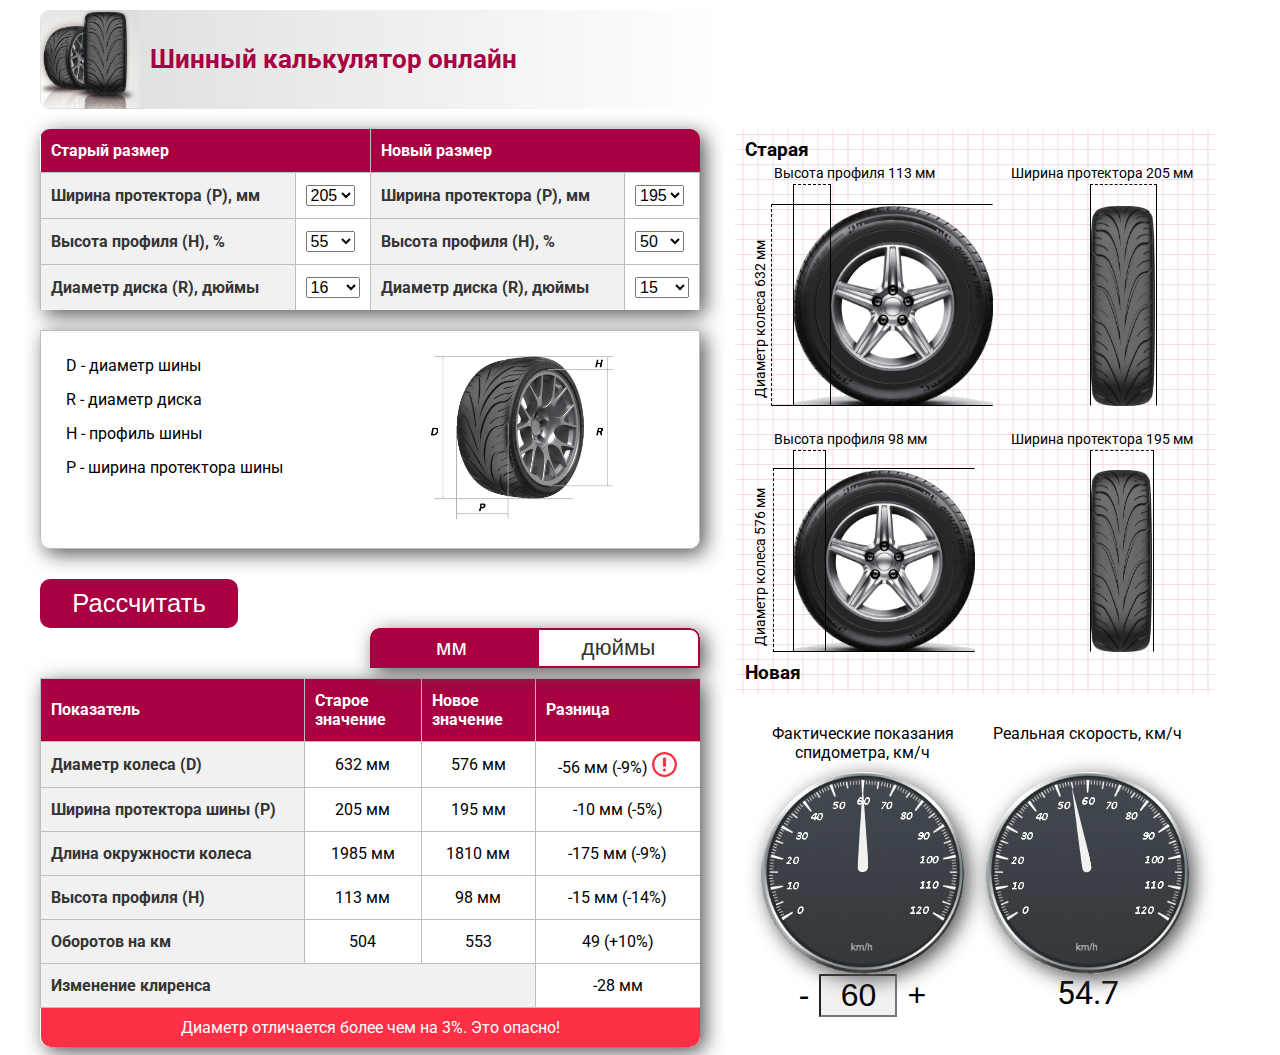
==== commit 99b5bd4d: "redesign" ====
--- a/tire_calc.html
+++ b/tire_calc.html
@@ -19,22 +19,22 @@
 		<!--<div class="table-wrap">-->
 		<div class="param-wrap">
 		
-		
+			
 			<table id="selections">
 				<tr>
-					<td>
+					<!--<td>
 						
-					</td>
+					</td>-->
 					<th colspan="2">Старый размер</th>
 					<th colspan="2">Новый размер</th>
 				</tr>
 				<tr>
-					<td rowspan="3">
+					<!--<td rowspan="3">
 						<div class="hint_b">
 							<img src="images/hint_b.png" alt="">
 						</div>
-					</td>
-					<th>1. Ширина протектора шины (P)</th>
+					</td>-->
+					<th>Ширина протектора (P), мм</th>
 					<td>
 						<select name="w" id="tire_width_old">
 							<option value="135">135</option>
@@ -66,7 +66,7 @@
 							<option value="395">395</option>
 						</select>
 					</td>
-					<th>1. Ширина протектора шины (P)</th>
+					<th>Ширина протектора (P), мм</th>
 					<td>
 						<select name="w" id="tire_width_new">
 							<option value="135">135</option>
@@ -101,7 +101,7 @@
 				</tr>
 				<tr>
 					
-					<th>2. Высота профиля (H) в %</th>
+					<th>Высота профиля (H), %</th>
 					<td>	
 						<select name="h" id="tire_height_old">
 							<option value="25">25</option>
@@ -122,7 +122,7 @@
 							<option value="100">100</option>
 						</select>
 					</td>
-					<th>2. Высота профиля (H) в %</th>
+					<th>Высота профиля (H), %</th>
 					<td>
 						<select name="h" id="tire_height_new">
 							<option value="25">25</option>
@@ -147,7 +147,7 @@
 
 				<tr>
 
-					<th>3. Диаметр диска (R) в дюймах</th>
+					<th>Диаметр диска (R), дюймы</th>
 					<td>
 						<select name="d" id="tire_diameter_old">
 							<option value="12">12</option>
@@ -166,7 +166,7 @@
 							<option value="24">24</option>
 						</select>
 					</td>
-					<th>3. Диаметр диска (R) в дюймах</th>
+					<th>Диаметр диска (R), дюймы</th>
 					<td>
 						<select name="d" id="tire_diameter_new">
 							<option value="12">12</option>
@@ -205,74 +205,75 @@
 				</div>
 			</div>
 			<button id="calc_button">Рассчитать</button>
+			
+			<div class="result-wrap">
+
+				<div class="buttons-table-wrap">
+					<div class="buttons">
+						<div class="switcher">
+							<button id="mm">мм</button>
+							<button id="inches">дюймы</button>
+							<div id="switch-bg"></div>
+						</div>
+					</div>
+					<table id="results">
+						<tr>
+							<th>Показатель</th>
+							<th>Старое значение</th>
+							<th>Новое значение</th>
+							<th>Разница</th>
+						</tr>
+						<tr id="diameter">
+							<th>Диаметр колеса (D)</th>
+							<td class="old"></td>
+							<td class="new"></td>
+							<td class="diff"></td>
+						</tr>
+						<tr id="width">
+							<th>Ширина протектора шины (P)</th>
+							<td class="old"></td>
+							<td class="new"></td>
+							<td class="diff"></td>
+						</tr>
+						<tr id="circumference">
+							<th>Длина окружности колеса</th>
+							<td class="old"></td>
+							<td class="new"></td>
+							<td class="diff"></td>
+						</tr>
+						<tr id="sidewall_height">
+							<th>Высота профиля (H)</th>
+							<td class="old"></td>
+							<td class="new"></td>
+							<td class="diff"></td>
+						</tr>
+						<tr id="rev">
+							<th>Оборотов на км</th>
+							<td class="old"></td>
+							<td class="new"></td>
+							<td class="diff"></td>
+						</tr>
+						<tr id="clearence">
+							<th colspan="3">Изменение клиренса</th>
+							
+							<td class="diff"></td>
+							
+						</tr>
+						<tr>
+							<td colspan="4" id="result-message"></td>
+						</tr>
+							
+					</table>
+				</div>
+				
+				
+			</div>	
 		</div>
-			
-
-			
-		<div class="hidden-area">
-			<div class="result-wrap">
-
-			<div class="buttons-table-wrap">
-				<div class="buttons">
-					<div class="switcher">
-						<button id="mm">мм</button>
-						<button id="inches">дюймы</button>
-						<div id="switch-bg"></div>
-					</div>
-				</div>
-				<table id="results">
-					<tr>
-						<th>Показатель</th>
-						<th>Старое значение</th>
-						<th>Новое значение</th>
-						<th>Разница</th>
-					</tr>
-					<tr id="diameter">
-						<th>Диаметр колеса (D), мм/дюймы</th>
-						<td class="old"></td>
-						<td class="new"></td>
-						<td class="diff"></td>
-					</tr>
-					<tr id="width">
-						<th>Ширина протектора шины (P), мм/дюймы</th>
-						<td class="old"></td>
-						<td class="new"></td>
-						<td class="diff"></td>
-					</tr>
-					<tr id="circumference">
-						<th>Длина окружности колеса, мм/дюймы</th>
-						<td class="old"></td>
-						<td class="new"></td>
-						<td class="diff"></td>
-					</tr>
-					<tr id="sidewall_height">
-						<th>Высота профиля (H), мм/дюймы</th>
-						<td class="old"></td>
-						<td class="new"></td>
-						<td class="diff"></td>
-					</tr>
-					<tr id="rev">
-						<th>Оборотов на км, кол-во</th>
-						<td class="old"></td>
-						<td class="new"></td>
-						<td class="diff"></td>
-					</tr>
-					<tr id="clearence">
-						<th colspan="3">Изменение клиренса</th>
-						
-						<td class="diff"></td>
-						
-					</tr>
-					<tr>
-						<td colspan="4" id="result-message"></td>
-					</tr>
-						
-				</table>
-			</div>
-			
+
+		<div class="img-side">
 			<div class="img-wrap">
 				<div class="img-old">
-				<h2>Старая</h2>
+					<h2>Старая</h2>
 					<div class="img-old-side">
 						<div class="rubber_side">
 							<div class="disc">
@@ -294,7 +295,7 @@
 					</div>
 				</div>
 				<div class="img-new">
-				<h2>Новая</h2>
+				
 					<div class="img-new-side">
 						<div class="rubber_side">
 							<div class="disc"></div>
@@ -314,41 +315,38 @@
 						</div>
 						
 					</div>
-				</div>
-		</div>
-		</div>	
+				<h2>Новая</h2>
+				</div>
+			</div>	
+			<div class="img-speed-wrap">
+				
+				<div class="speed-wrap">
+					<p class="speed-text" id="device-text">Фактические показания спидометра, км/ч</p>
+					<p class="speed-text" id="real-text">Реальная скорость, км/ч</p>
+					<div class="speedometer">
+						<img src="images/spd120.png" alt="">
+						<img id="device-speed" src="images/arrow1.svg" alt="">
+					</div>
+					
+					<div class="speedometer">
+						<img src="images/spd120.png" alt="">
+						<img id="real-speed" src="images/arrow1.svg" alt="">
+						
+					</div>
+					<p class="speed-text up">
+						<button id="down">-</button>
+						<input id="device-value" type="text" value="60">
+						<button id="up">+</button>
+					</p>
+					<p class="speed-text" id="real-value"></p>
+				</div>
+			</div>
+		</div>		
+	</div>
+		
+		
 			
-			
-		<!--</div>-->
-		
-		<div class="img-speed-wrap">
-			
-			<div class="speed-wrap">
-				<p class="speed-text" id="device-text"></p>
-				<p class="speed-text" id="real-text"></p>
-				<div class="speedometer">
-					<img src="images/speed180.png" alt="">
-					<img id="device-speed" src="images/arrow1.svg" alt="">
-				</div>
-				
-				<div class="speedometer">
-					<img src="images/speed180.png" alt="">
-					<img id="real-speed" src="images/arrow1.svg" alt="">
-					
-				</div>
-				<p class="speed-text up">
-					<button id="down">-</button>
-					<input id="device-value" type="text" value="60">
-					<button id="up">+</button>
-				</p>
-				<p class="speed-text" id="real-value"></p>
-			</div>
-		</div>
-		</div>		
-		
-			
-			
-	</div>
+		
 		
 		<!--<canvas id="tireSide" width="300" height="300"></canvas>
 		
--- a/main.css
+++ b/main.css
@@ -48,7 +48,7 @@
 	flex-flow: row wrap;
 	margin-bottom: 20px;
 	overflow: hidden;
-	width: 50%;
+	width: 57%;
 }
 .logo-wrap-img {
 	width: 100px;
@@ -69,14 +69,17 @@
 }
 .param-wrap {
 	/*border-radius: 10px;*/
-	display: -webkit-flex;
-	display: -moz-flex;
-	display: -ms-flex;
-	display: -o-flex;
-	display: flex;
-	flex-flow: row wrap;
-	/*overflow: hidden;*/
-	width: 100%;
+	-ms-align-items: flex-start;
+	align-items: flex-start;
+	display: -webkit-flex;
+	display: -moz-flex;
+	display: -ms-flex;
+	display: -o-flex;
+	display: flex;
+	flex-flow: row wrap;
+	/*overflow: hidden;
+	margin-right: 3%;*/
+	width: 55%;
 }
 #selections {
 	border-radius: 10px 10px 0 0;
@@ -97,11 +100,11 @@
 #selections select {
 	/*border: 2px solid #00a8a8;
 	border-radius: 10px;*/
-	font-size: 1.6rem;
+	font-size: 1rem;
 }
 #selections tr:last-child td {
 	
-	padding: 30px 0 0;
+	padding: 0;
 	
 }
 #selections tr:last-child td:last-child {
@@ -118,11 +121,11 @@
 	border: none;
 	color: #fff;
 }
-/*#selections tr:first-child td:first-child {
-	border: none;
-	border-radius: 10px 0 0 0;
-}
-#selections tr:first-child th:last-child {
+#selections tr:first-child th:first-child {
+	border-right: 1px solid #bebebe;
+	
+}
+/*#selections tr:first-child th:last-child {
 	border-left: 1px solid #bebebe;
 	border-radius: 0 10px 0 0;
 }*/
@@ -148,19 +151,21 @@
 	display: -ms-flex;
 	display: -o-flex;
 	display: flex;
-	flex-flow: row wrap;
-	margin-top: 30px;
+	justify-content: flex-start;
+	flex-flow: row wrap;
+	margin-top: 20px;
 	padding: 25px;
+	width: 100%;
+	
+}
+.param-hint-text {
 	width: 60%;
 }
-.param-hint-text {
-	width: 50%;
-}
 .param-hint-text p {
-	font-size: 1.4rem;
+	font-size: 1rem;
 }
 .param-hint-img {
-	width: 40%;
+	width: 30%;
 }
 .param-hint-img img {
 	width: 100%;
@@ -170,7 +175,7 @@
 	border-radius: 10px;
 	
 	font-size: 1.6rem;
-	margin: auto;
+	margin: 30px 0 0 0;
 	padding: 10px 20px;
 	/*transition: all .2s ease-in-out;*/
 	width: 30%;
@@ -183,9 +188,7 @@
 	-webkit-box-shadow: 0px 0px 0px #555;
 	box-shadow: 0px 0px 0px #555;
 }
-.hidden-area {
-	display: none;
-}
+
 .result-wrap {
 	display: -webkit-flex;
 	display: -moz-flex;
@@ -193,11 +196,11 @@
 	display: -o-flex;
 	display: flex;
 	flex-flow: row wrap;
-	margin-top: 50px;
+	/*margin-top: 50px;*/
 	width: 100%;
 }
 .buttons-table-wrap {
-	width: 60%;
+	width: 100%;
 }
 .buttons {
 	margin-left:auto;
@@ -255,16 +258,16 @@
 }
 
 
-table {
+.calc-wrap table {
 	border-collapse: collapse;
-	font-size: 1.4rem;
+	font-size: 1rem;
 	width: 100%;
 }
 
 td, th {
 	border: 1px solid #BEBEBE;
 	
-	padding: 8px 10px;
+	padding: 12px 10px;
 	text-align: left;
 	/*width: 25%;*/
 }
@@ -275,7 +278,14 @@
 	height: 80px;
 	text-align: center;
 }*/
-
+.result-area {
+	display: -webkit-flex;
+	display: -moz-flex;
+	display: -ms-flex;
+	display: -o-flex;
+	display: flex;
+	flex-flow: row wrap;
+}
 
 #results {
 	border-radius: 0 0 10px 10px;
@@ -332,7 +342,10 @@
 .img-wrap {
 	width: 50%;
 }
-
+.img-side {
+	margin: 0 0 0 35px;
+	width: 40%;
+}
 .img-wrap {
 	background:
     -webkit-linear-gradient(#e4b8d4, transparent 1px),
@@ -345,19 +358,29 @@
     linear-gradient(to right, #e4b8d4, transparent 1px);
   	background-size: 15px 15px;
   	background-position: center center;
-  	margin: 0 0 0 35px;
-	width: 36%;
+  	-webkit-box-sizing: border-box;
+  	-moz-box-sizing: border-box;
+  	/*border-radius: 10px 10px 0 0;
+	-webkit-box-shadow: 5px 5px 20px #555;
+	box-shadow: 5px 5px 20px #555;*/
+  	box-sizing: border-box;
+  	padding: 2%;
+	width: 100%;
 }
 .img-wrap h2 {
+	font-size: 1.2rem;
 	margin: 0 0 45px 0;
 	padding: 0;
 	width: 100%;
 }
+.img-wrap .img-new h2 {
+	margin-bottom: 0;
+}
 .table-wrap {
 	margin-right: 4%;
 }
 .img-old {
-	margin-bottom: 25px;
+	margin-bottom: 55px;
 	/*padding-top: 50px;*/
 }
 .img-old,
@@ -394,13 +417,16 @@
 	display: flex;
 	justify-content: center;
 	position: relative;
+	transition: all .5s ease-in-out
 }
 .disc {
 	background: url(images/disc.png) center center/ cover no-repeat;
+	transition: all .5s ease-in-out
 }
 .rubber_front {
 	background: url(images/rubber_front.png) center center/ 100% 100% no-repeat;
 	position: relative;
+	transition: all .5s ease-in-out
 }
 .dimension {
 	border: 1px solid #000;
@@ -458,26 +484,34 @@
 	display: -o-flex;
 	display: flex;
 	flex-flow: row wrap;
-	margin-top: 50px;
+	margin-top: 15px;
+	width: 100%;
 }
 .speed-wrap {
-
-	display: -webkit-flex;
-	display: -moz-flex;
-	display: -ms-flex;
-	display: -o-flex;
-	display: flex;
-	flex-flow: row wrap;
+	
+	display: -webkit-flex;
+	display: -moz-flex;
+	display: -ms-flex;
+	display: -o-flex;
+	display: flex;
+	flex-flow: row wrap;
+	justify-content: space-around;
+	
+	padding: 15px;
+	width: 100%;
+}
+.speed-wrap .speed-text {
+	font-size: 1rem;
+	padding: 0 0 10px 0;
+	text-align: center;
 	width: 50%;
 }
-.speed-wrap .speed-text {
-	font-size: 1.2rem;
-	text-align: center;
-	width: 50%;
-}
 .speedometer {
+	border-radius: 50%;
+	-webkit-box-shadow: 5px 5px 20px #555;
+	box-shadow: 5px 5px 20px #555;
 	position: relative;
-	width: 50%;
+	width: 45%;
 }
 
 .speedometer img:first-child {
@@ -485,21 +519,21 @@
 	width: 100%;
 }
 .speedometer img:last-of-type {
-	left: 46.5%;
+	left: 47.5%;
 	position: absolute;
 	transform-origin: 50% 95.7%;
 	transition: all .5s ease-in-out;
-	top: 13%;
+	top: 7%;
 	width: 5%;
 }
 #device-value {
 	background-color: #f1f1f1;
-	font-size: 2.5rem;
+	font-size: 2rem;
 	text-align: center;
 	width: 70px;
 }
 #real-value {
-	font-size: 2.5rem;
+	font-size: 2rem;
 }
 button#up, button#down {
 	background-color: transparent;
